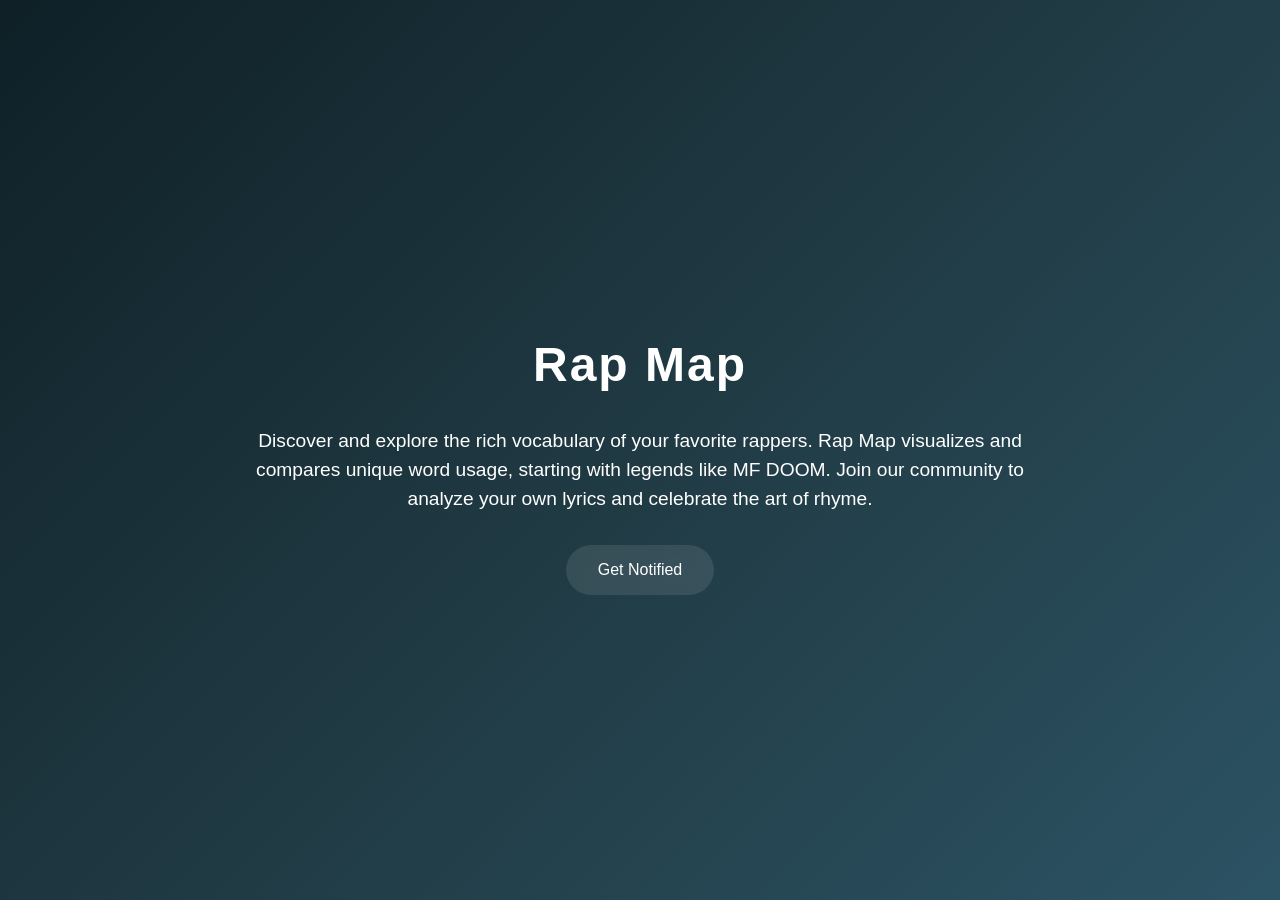
==== index.html @ 3a78e94d "Create landing page for Rap MAdd landing page (index.html) with modern design and hero sectionap wit" ====
<!DOCTYPE html>
<html lang="en">
<head>
<meta charset="UTF-8">
<meta name="viewport" content="width=device-width, initial-scale=1.0">
<title>Rap Map</title>
<style>
  body {
    margin: 0;
    font-family: 'Segoe UI', Tahoma, Geneva, Verdana, sans-serif;
    background: linear-gradient(135deg, #0f2027, #203a43, #2c5364);
    color: #fff;
    overflow-x: hidden;
  }
  .container {
    display: flex;
    flex-direction: column;
    align-items: center;
    justify-content: center;
    min-height: 100vh;
    text-align: center;
    padding: 0 20px;
    animation: fadeIn 2s ease-in-out;
  }
  h1 {
    font-size: 3rem;
    margin-bottom: 1rem;
    letter-spacing: 2px;
  }
  p {
    font-size: 1.2rem;
    max-width: 800px;
    margin-bottom: 2rem;
    line-height: 1.5;
  }
  .cta-button {
    padding: 1rem 2rem;
    border: none;
    border-radius: 50px;
    background: rgba(255, 255, 255, 0.1);
    color: #fff;
    font-size: 1rem;
    cursor: pointer;
    backdrop-filter: blur(10px);
    transition: background 0.3s ease;
  }
  .cta-button:hover {
    background: rgba(255, 255, 255, 0.3);
  }
  @keyframes fadeIn {
    from { opacity: 0; transform: translateY(20px); }
    to { opacity: 1; transform: translateY(0); }
  }
</style>
</head>
<body>
  <div class="container">
    <h1>Rap Map</h1>
    <p>Discover and explore the rich vocabulary of your favorite rappers. Rap Map visualizes and compares unique word usage, starting with legends like MF DOOM. Join our community to analyze your own lyrics and celebrate the art of rhyme.</p>
    <button class="cta-button">Get Notified</button>
  </div>
  <!-- Future integration: this section will load dynamic app features once they're built -->
  <script>
    // Placeholder script for future app integration
    document.querySelector('.cta-button').addEventListener('click', function() {
      alert('Coming soon! Stay tuned for the full Rap Map experience.');
    });
  </script>
  <!-- Copilot Prompt: Create a modern landing page with gradient background, smooth animations, professional typography, and strategic use of white space. Include a hero section introducing Rap Map and plan for future app integration. Use standard web technologies (HTML, CSS, JS). -->
</body>
</html>
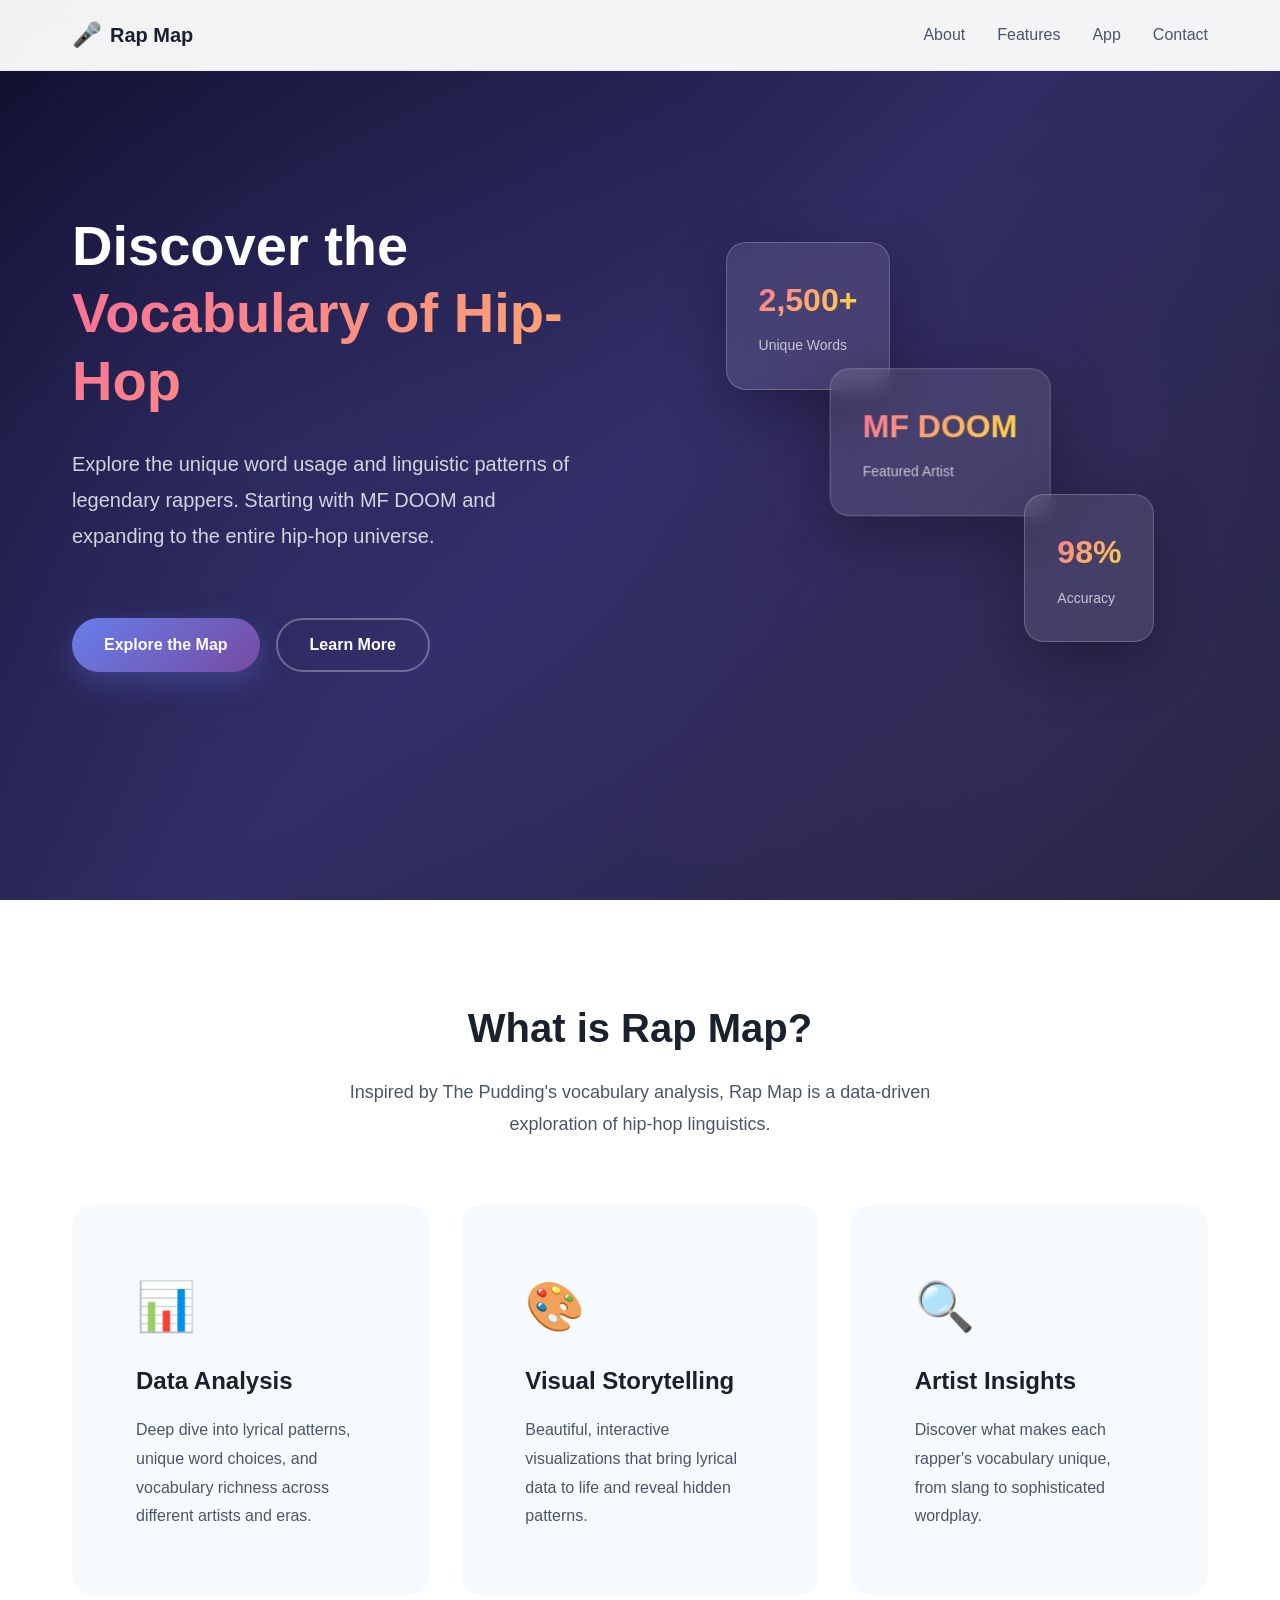
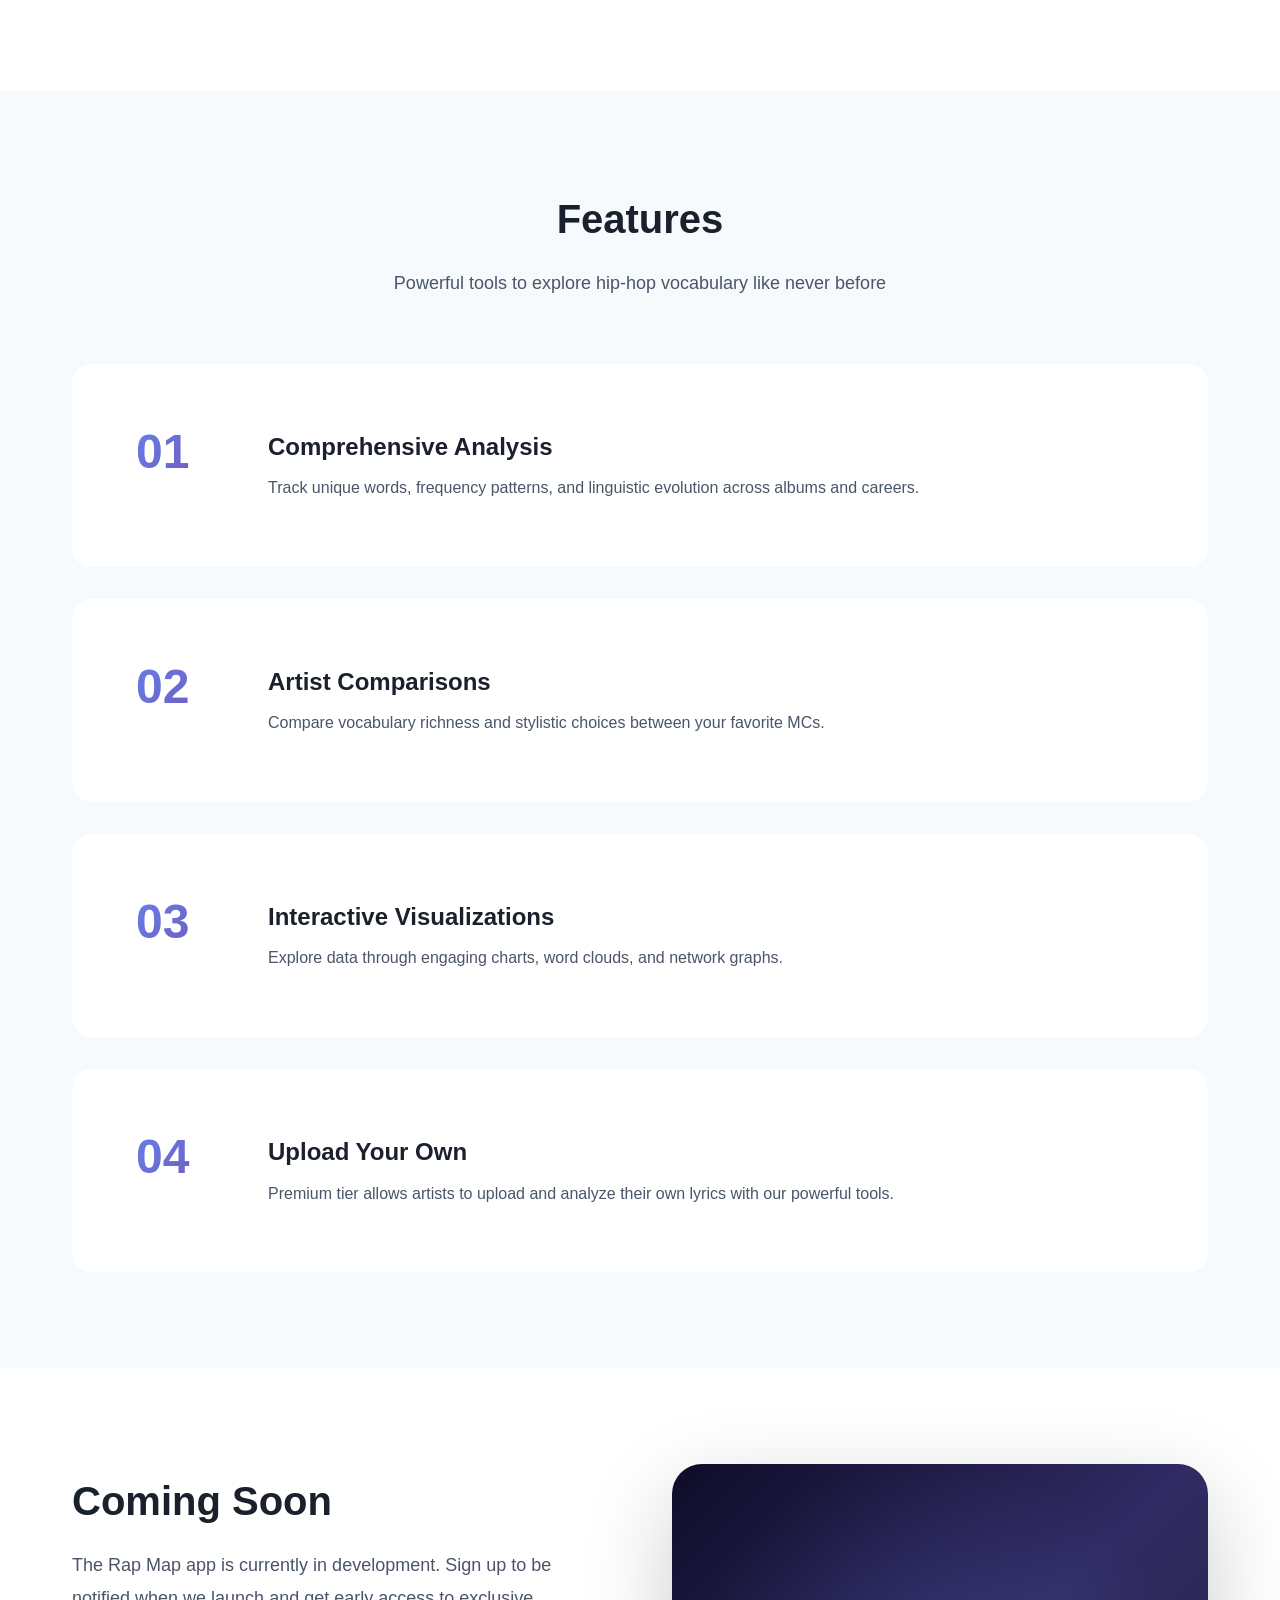
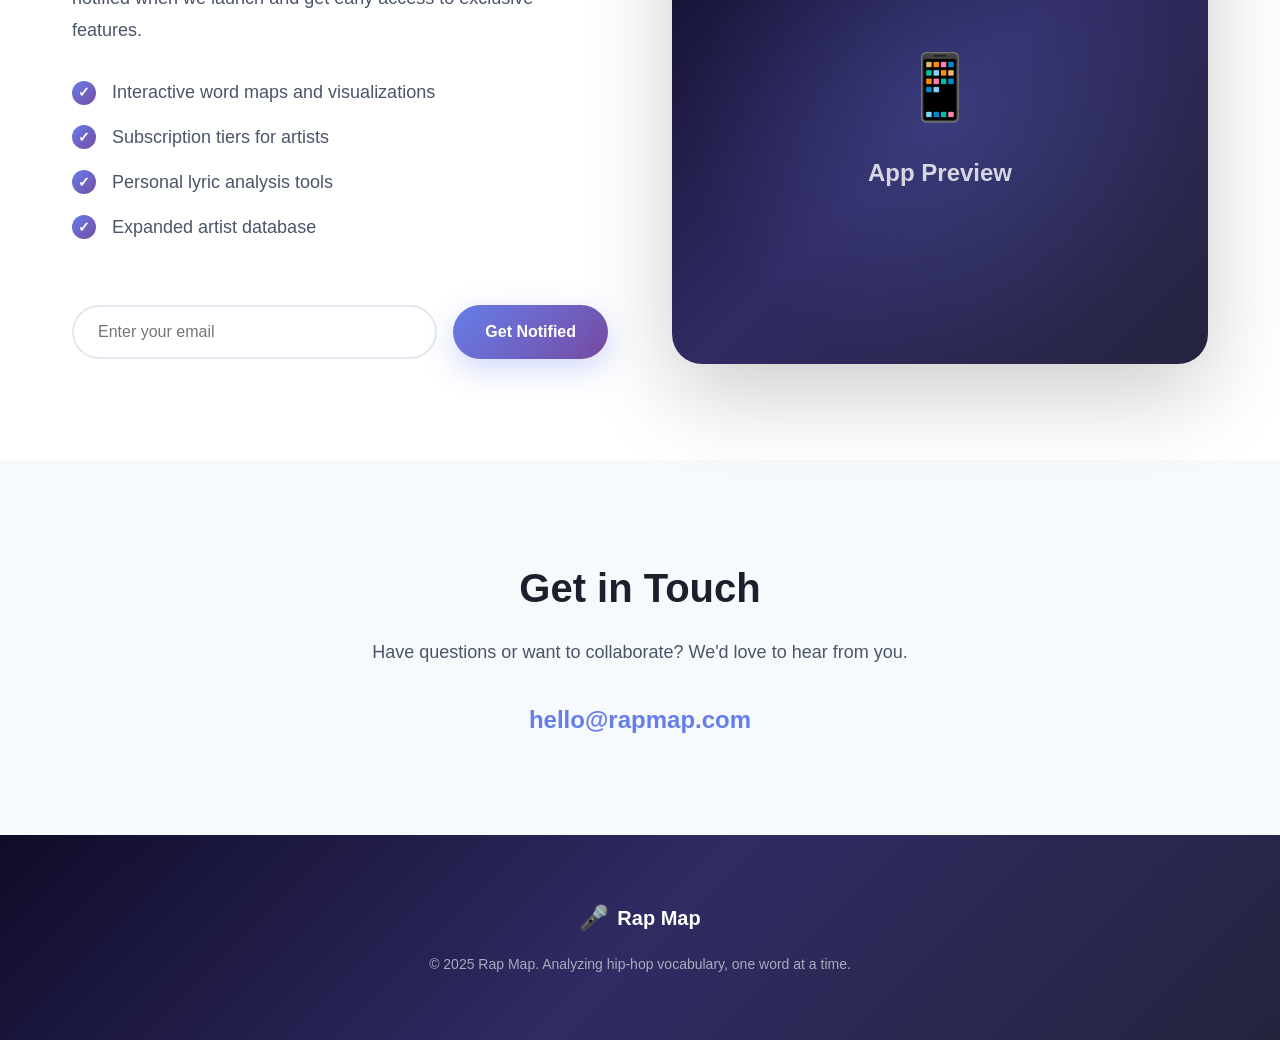
==== commit 8bbdfa25: "Add modern landing page with gradient backgrounds, smooth animations, and professional design Co-aut" ====
--- a/index.html
+++ b/index.html
@@ -1,71 +1,208 @@
 <!DOCTYPE html>
 <html lang="en">
 <head>
-<meta charset="UTF-8">
-<meta name="viewport" content="width=device-width, initial-scale=1.0">
-<title>Rap Map</title>
-<style>
-  body {
-    margin: 0;
-    font-family: 'Segoe UI', Tahoma, Geneva, Verdana, sans-serif;
-    background: linear-gradient(135deg, #0f2027, #203a43, #2c5364);
-    color: #fff;
-    overflow-x: hidden;
-  }
-  .container {
-    display: flex;
-    flex-direction: column;
-    align-items: center;
-    justify-content: center;
-    min-height: 100vh;
-    text-align: center;
-    padding: 0 20px;
-    animation: fadeIn 2s ease-in-out;
-  }
-  h1 {
-    font-size: 3rem;
-    margin-bottom: 1rem;
-    letter-spacing: 2px;
-  }
-  p {
-    font-size: 1.2rem;
-    max-width: 800px;
-    margin-bottom: 2rem;
-    line-height: 1.5;
-  }
-  .cta-button {
-    padding: 1rem 2rem;
-    border: none;
-    border-radius: 50px;
-    background: rgba(255, 255, 255, 0.1);
-    color: #fff;
-    font-size: 1rem;
-    cursor: pointer;
-    backdrop-filter: blur(10px);
-    transition: background 0.3s ease;
-  }
-  .cta-button:hover {
-    background: rgba(255, 255, 255, 0.3);
-  }
-  @keyframes fadeIn {
-    from { opacity: 0; transform: translateY(20px); }
-    to { opacity: 1; transform: translateY(0); }
-  }
-</style>
+    <meta charset="UTF-8">
+    <meta name="viewport" content="width=device-width, initial-scale=1.0">
+    <meta name="description" content="Rap Map - Analyze the unique vocabulary and word usage of legendary rappers">
+    <title>Rap Map - Visualize Hip-Hop Vocabulary</title>
+    <link rel="stylesheet" href="styles.css">
 </head>
 <body>
-  <div class="container">
-    <h1>Rap Map</h1>
-    <p>Discover and explore the rich vocabulary of your favorite rappers. Rap Map visualizes and compares unique word usage, starting with legends like MF DOOM. Join our community to analyze your own lyrics and celebrate the art of rhyme.</p>
-    <button class="cta-button">Get Notified</button>
-  </div>
-  <!-- Future integration: this section will load dynamic app features once they're built -->
-  <script>
-    // Placeholder script for future app integration
-    document.querySelector('.cta-button').addEventListener('click', function() {
-      alert('Coming soon! Stay tuned for the full Rap Map experience.');
-    });
-  </script>
-  <!-- Copilot Prompt: Create a modern landing page with gradient background, smooth animations, professional typography, and strategic use of white space. Include a hero section introducing Rap Map and plan for future app integration. Use standard web technologies (HTML, CSS, JS). -->
+    <!-- Navigation -->
+    <nav class="navbar">
+        <div class="container">
+            <div class="nav-brand">
+                <span class="logo-icon">🎤</span>
+                <span class="logo-text">Rap Map</span>
+            </div>
+            <div class="nav-links">
+                <a href="#about" class="nav-link">About</a>
+                <a href="#features" class="nav-link">Features</a>
+                <a href="#app" class="nav-link">App</a>
+                <a href="#contact" class="nav-link">Contact</a>
+            </div>
+        </div>
+    </nav>
+
+    <!-- Hero Section -->
+    <section class="hero">
+        <div class="container">
+            <div class="hero-content">
+                <h1 class="hero-title">
+                    <span class="title-line">Discover the</span>
+                    <span class="title-line gradient-text">Vocabulary of Hip-Hop</span>
+                </h1>
+                <p class="hero-subtitle">
+                    Explore the unique word usage and linguistic patterns of legendary rappers. 
+                    Starting with MF DOOM and expanding to the entire hip-hop universe.
+                </p>
+                <div class="hero-cta">
+                    <button class="btn btn-primary">Explore the Map</button>
+                    <button class="btn btn-secondary">Learn More</button>
+                </div>
+            </div>
+            <div class="hero-visual">
+                <div class="floating-card card-1">
+                    <div class="card-stat">2,500+</div>
+                    <div class="card-label">Unique Words</div>
+                </div>
+                <div class="floating-card card-2">
+                    <div class="card-stat">MF DOOM</div>
+                    <div class="card-label">Featured Artist</div>
+                </div>
+                <div class="floating-card card-3">
+                    <div class="card-stat">98%</div>
+                    <div class="card-label">Accuracy</div>
+                </div>
+            </div>
+        </div>
+    </section>
+
+    <!-- About Section -->
+    <section id="about" class="about">
+        <div class="container">
+            <div class="section-header">
+                <h2 class="section-title">What is Rap Map?</h2>
+                <p class="section-subtitle">
+                    Inspired by The Pudding's vocabulary analysis, Rap Map is a data-driven exploration 
+                    of hip-hop linguistics.
+                </p>
+            </div>
+            <div class="about-grid">
+                <div class="about-card">
+                    <div class="card-icon">📊</div>
+                    <h3>Data Analysis</h3>
+                    <p>Deep dive into lyrical patterns, unique word choices, and vocabulary richness across different artists and eras.</p>
+                </div>
+                <div class="about-card">
+                    <div class="card-icon">🎨</div>
+                    <h3>Visual Storytelling</h3>
+                    <p>Beautiful, interactive visualizations that bring lyrical data to life and reveal hidden patterns.</p>
+                </div>
+                <div class="about-card">
+                    <div class="card-icon">🔍</div>
+                    <h3>Artist Insights</h3>
+                    <p>Discover what makes each rapper's vocabulary unique, from slang to sophisticated wordplay.</p>
+                </div>
+            </div>
+        </div>
+    </section>
+
+    <!-- Features Section -->
+    <section id="features" class="features">
+        <div class="container">
+            <div class="section-header">
+                <h2 class="section-title">Features</h2>
+                <p class="section-subtitle">
+                    Powerful tools to explore hip-hop vocabulary like never before
+                </p>
+            </div>
+            <div class="features-list">
+                <div class="feature-item">
+                    <div class="feature-number">01</div>
+                    <div class="feature-content">
+                        <h3>Comprehensive Analysis</h3>
+                        <p>Track unique words, frequency patterns, and linguistic evolution across albums and careers.</p>
+                    </div>
+                </div>
+                <div class="feature-item">
+                    <div class="feature-number">02</div>
+                    <div class="feature-content">
+                        <h3>Artist Comparisons</h3>
+                        <p>Compare vocabulary richness and stylistic choices between your favorite MCs.</p>
+                    </div>
+                </div>
+                <div class="feature-item">
+                    <div class="feature-number">03</div>
+                    <div class="feature-content">
+                        <h3>Interactive Visualizations</h3>
+                        <p>Explore data through engaging charts, word clouds, and network graphs.</p>
+                    </div>
+                </div>
+                <div class="feature-item">
+                    <div class="feature-number">04</div>
+                    <div class="feature-content">
+                        <h3>Upload Your Own</h3>
+                        <p>Premium tier allows artists to upload and analyze their own lyrics with our powerful tools.</p>
+                    </div>
+                </div>
+            </div>
+        </div>
+    </section>
+
+    <!-- App Integration Section -->
+    <section id="app" class="app-section">
+        <div class="container">
+            <div class="app-content">
+                <div class="app-text">
+                    <h2 class="section-title">Coming Soon</h2>
+                    <p class="app-description">
+                        The Rap Map app is currently in development. Sign up to be notified when we launch 
+                        and get early access to exclusive features.
+                    </p>
+                    <div class="app-features-list">
+                        <div class="app-feature">
+                            <span class="check-icon">✓</span>
+                            <span>Interactive word maps and visualizations</span>
+                        </div>
+                        <div class="app-feature">
+                            <span class="check-icon">✓</span>
+                            <span>Subscription tiers for artists</span>
+                        </div>
+                        <div class="app-feature">
+                            <span class="check-icon">✓</span>
+                            <span>Personal lyric analysis tools</span>
+                        </div>
+                        <div class="app-feature">
+                            <span class="check-icon">✓</span>
+                            <span>Expanded artist database</span>
+                        </div>
+                    </div>
+                    <div class="app-cta">
+                        <input type="email" placeholder="Enter your email" class="email-input" id="emailInput">
+                        <button class="btn btn-primary" id="notifyBtn">Get Notified</button>
+                    </div>
+                </div>
+                <div class="app-placeholder">
+                    <div class="placeholder-box">
+                        <div class="placeholder-icon">📱</div>
+                        <div class="placeholder-text">App Preview</div>
+                    </div>
+                </div>
+            </div>
+        </div>
+    </section>
+
+    <!-- Contact Section -->
+    <section id="contact" class="contact">
+        <div class="container">
+            <div class="contact-content">
+                <h2 class="section-title">Get in Touch</h2>
+                <p class="section-subtitle">
+                    Have questions or want to collaborate? We'd love to hear from you.
+                </p>
+                <div class="contact-info">
+                    <a href="mailto:hello@rapmap.com" class="contact-link">hello@rapmap.com</a>
+                </div>
+            </div>
+        </div>
+    </section>
+
+    <!-- Footer -->
+    <footer class="footer">
+        <div class="container">
+            <div class="footer-content">
+                <div class="footer-brand">
+                    <span class="logo-icon">🎤</span>
+                    <span class="logo-text">Rap Map</span>
+                </div>
+                <div class="footer-text">
+                    <p>&copy; 2025 Rap Map. Analyzing hip-hop vocabulary, one word at a time.</p>
+                </div>
+            </div>
+        </div>
+    </footer>
+
+    <script src="script.js"></script>
 </body>
 </html>
--- a/styles.css
+++ b/styles.css
@@ -0,0 +1,765 @@
+/* ==================== */
+/* Reset & Base Styles  */
+/* ==================== */
+
+* {
+    margin: 0;
+    padding: 0;
+    box-sizing: border-box;
+}
+
+:root {
+    /* Color Palette */
+    --primary-gradient: linear-gradient(135deg, #667eea 0%, #764ba2 100%);
+    --secondary-gradient: linear-gradient(135deg, #f093fb 0%, #f5576c 100%);
+    --dark-gradient: linear-gradient(135deg, #0f0c29 0%, #302b63 50%, #24243e 100%);
+    --accent-gradient: linear-gradient(135deg, #fa709a 0%, #fee140 100%);
+    
+    /* Colors */
+    --primary-color: #667eea;
+    --secondary-color: #764ba2;
+    --accent-color: #f5576c;
+    --text-primary: #1a202c;
+    --text-secondary: #4a5568;
+    --text-light: #718096;
+    --bg-white: #ffffff;
+    --bg-light: #f7fafc;
+    --bg-overlay: rgba(255, 255, 255, 0.95);
+    
+    /* Typography */
+    --font-primary: -apple-system, BlinkMacSystemFont, 'Segoe UI', Roboto, 'Helvetica Neue', Arial, sans-serif;
+    --font-display: 'SF Pro Display', -apple-system, BlinkMacSystemFont, 'Segoe UI', Roboto, sans-serif;
+    
+    /* Spacing */
+    --spacing-xs: 0.5rem;
+    --spacing-sm: 1rem;
+    --spacing-md: 2rem;
+    --spacing-lg: 4rem;
+    --spacing-xl: 6rem;
+    
+    /* Transitions */
+    --transition-base: all 0.3s cubic-bezier(0.4, 0, 0.2, 1);
+    --transition-smooth: all 0.6s cubic-bezier(0.4, 0, 0.2, 1);
+}
+
+html {
+    scroll-behavior: smooth;
+}
+
+body {
+    font-family: var(--font-primary);
+    font-size: 16px;
+    line-height: 1.6;
+    color: var(--text-primary);
+    background: var(--bg-light);
+    overflow-x: hidden;
+}
+
+.container {
+    max-width: 1200px;
+    margin: 0 auto;
+    padding: 0 var(--spacing-md);
+}
+
+/* ==================== */
+/* Navigation           */
+/* ==================== */
+
+.navbar {
+    position: fixed;
+    top: 0;
+    left: 0;
+    right: 0;
+    z-index: 1000;
+    background: var(--bg-overlay);
+    backdrop-filter: blur(10px);
+    border-bottom: 1px solid rgba(0, 0, 0, 0.05);
+    transition: var(--transition-base);
+    animation: slideDown 0.6s cubic-bezier(0.4, 0, 0.2, 1);
+}
+
+@keyframes slideDown {
+    from {
+        transform: translateY(-100%);
+        opacity: 0;
+    }
+    to {
+        transform: translateY(0);
+        opacity: 1;
+    }
+}
+
+.navbar .container {
+    display: flex;
+    justify-content: space-between;
+    align-items: center;
+    padding-top: var(--spacing-sm);
+    padding-bottom: var(--spacing-sm);
+}
+
+.nav-brand {
+    display: flex;
+    align-items: center;
+    gap: 0.5rem;
+    font-weight: 700;
+    font-size: 1.25rem;
+    color: var(--text-primary);
+}
+
+.logo-icon {
+    font-size: 1.5rem;
+}
+
+.nav-links {
+    display: flex;
+    gap: var(--spacing-md);
+}
+
+.nav-link {
+    text-decoration: none;
+    color: var(--text-secondary);
+    font-weight: 500;
+    transition: var(--transition-base);
+    position: relative;
+}
+
+.nav-link::after {
+    content: '';
+    position: absolute;
+    bottom: -4px;
+    left: 0;
+    width: 0;
+    height: 2px;
+    background: var(--primary-gradient);
+    transition: var(--transition-base);
+}
+
+.nav-link:hover {
+    color: var(--primary-color);
+}
+
+.nav-link:hover::after {
+    width: 100%;
+}
+
+/* ==================== */
+/* Hero Section         */
+/* ==================== */
+
+.hero {
+    min-height: 100vh;
+    display: flex;
+    align-items: center;
+    background: var(--dark-gradient);
+    padding-top: 80px;
+    position: relative;
+    overflow: hidden;
+}
+
+.hero::before {
+    content: '';
+    position: absolute;
+    top: 0;
+    left: 0;
+    right: 0;
+    bottom: 0;
+    background: radial-gradient(circle at 20% 50%, rgba(102, 126, 234, 0.1) 0%, transparent 50%),
+                radial-gradient(circle at 80% 80%, rgba(118, 75, 162, 0.1) 0%, transparent 50%);
+    pointer-events: none;
+}
+
+.hero .container {
+    display: grid;
+    grid-template-columns: 1fr 1fr;
+    gap: var(--spacing-lg);
+    align-items: center;
+    position: relative;
+    z-index: 1;
+}
+
+.hero-content {
+    animation: fadeInUp 0.8s cubic-bezier(0.4, 0, 0.2, 1) 0.2s backwards;
+}
+
+@keyframes fadeInUp {
+    from {
+        opacity: 0;
+        transform: translateY(30px);
+    }
+    to {
+        opacity: 1;
+        transform: translateY(0);
+    }
+}
+
+.hero-title {
+    font-family: var(--font-display);
+    font-size: 3.5rem;
+    font-weight: 800;
+    line-height: 1.2;
+    margin-bottom: var(--spacing-md);
+    color: var(--bg-white);
+}
+
+.title-line {
+    display: block;
+}
+
+.gradient-text {
+    background: var(--accent-gradient);
+    -webkit-background-clip: text;
+    -webkit-text-fill-color: transparent;
+    background-clip: text;
+    animation: gradientShift 3s ease infinite;
+    background-size: 200% auto;
+}
+
+@keyframes gradientShift {
+    0%, 100% {
+        background-position: 0% 50%;
+    }
+    50% {
+        background-position: 100% 50%;
+    }
+}
+
+.hero-subtitle {
+    font-size: 1.25rem;
+    line-height: 1.8;
+    color: rgba(255, 255, 255, 0.8);
+    margin-bottom: var(--spacing-lg);
+    max-width: 500px;
+}
+
+.hero-cta {
+    display: flex;
+    gap: var(--spacing-sm);
+    flex-wrap: wrap;
+}
+
+.btn {
+    padding: 1rem 2rem;
+    border: none;
+    border-radius: 50px;
+    font-weight: 600;
+    font-size: 1rem;
+    cursor: pointer;
+    transition: var(--transition-base);
+    text-decoration: none;
+    display: inline-block;
+}
+
+.btn-primary {
+    background: var(--primary-gradient);
+    color: white;
+    box-shadow: 0 10px 30px rgba(102, 126, 234, 0.3);
+}
+
+.btn-primary:hover {
+    transform: translateY(-2px);
+    box-shadow: 0 15px 40px rgba(102, 126, 234, 0.4);
+}
+
+.btn-secondary {
+    background: transparent;
+    color: white;
+    border: 2px solid rgba(255, 255, 255, 0.3);
+}
+
+.btn-secondary:hover {
+    background: rgba(255, 255, 255, 0.1);
+    border-color: rgba(255, 255, 255, 0.5);
+    transform: translateY(-2px);
+}
+
+.hero-visual {
+    position: relative;
+    height: 500px;
+    animation: fadeInUp 0.8s cubic-bezier(0.4, 0, 0.2, 1) 0.4s backwards;
+}
+
+.floating-card {
+    position: absolute;
+    background: rgba(255, 255, 255, 0.1);
+    backdrop-filter: blur(10px);
+    border: 1px solid rgba(255, 255, 255, 0.2);
+    border-radius: 20px;
+    padding: var(--spacing-md);
+    box-shadow: 0 20px 60px rgba(0, 0, 0, 0.3);
+    animation: float 3s ease-in-out infinite;
+}
+
+@keyframes float {
+    0%, 100% {
+        transform: translateY(0px);
+    }
+    50% {
+        transform: translateY(-20px);
+    }
+}
+
+.card-1 {
+    top: 10%;
+    left: 10%;
+    animation-delay: 0s;
+}
+
+.card-2 {
+    top: 50%;
+    left: 50%;
+    transform: translate(-50%, -50%);
+    animation-delay: 0.5s;
+}
+
+.card-3 {
+    bottom: 10%;
+    right: 10%;
+    animation-delay: 1s;
+}
+
+.card-stat {
+    font-size: 2rem;
+    font-weight: 800;
+    background: var(--accent-gradient);
+    -webkit-background-clip: text;
+    -webkit-text-fill-color: transparent;
+    background-clip: text;
+    margin-bottom: 0.5rem;
+}
+
+.card-label {
+    font-size: 0.875rem;
+    color: rgba(255, 255, 255, 0.7);
+    font-weight: 500;
+}
+
+/* ==================== */
+/* Section Styles       */
+/* ==================== */
+
+section {
+    padding: var(--spacing-xl) 0;
+}
+
+.section-header {
+    text-align: center;
+    margin-bottom: var(--spacing-lg);
+    animation: fadeInUp 0.8s cubic-bezier(0.4, 0, 0.2, 1);
+}
+
+.section-title {
+    font-family: var(--font-display);
+    font-size: 2.5rem;
+    font-weight: 800;
+    margin-bottom: var(--spacing-sm);
+    color: var(--text-primary);
+}
+
+.section-subtitle {
+    font-size: 1.125rem;
+    color: var(--text-secondary);
+    max-width: 600px;
+    margin: 0 auto;
+    line-height: 1.8;
+}
+
+/* ==================== */
+/* About Section        */
+/* ==================== */
+
+.about {
+    background: var(--bg-white);
+}
+
+.about-grid {
+    display: grid;
+    grid-template-columns: repeat(auto-fit, minmax(300px, 1fr));
+    gap: var(--spacing-md);
+}
+
+.about-card {
+    padding: var(--spacing-lg);
+    background: var(--bg-light);
+    border-radius: 20px;
+    transition: var(--transition-smooth);
+    opacity: 0;
+    animation: fadeInUp 0.8s cubic-bezier(0.4, 0, 0.2, 1) forwards;
+}
+
+.about-card:nth-child(1) {
+    animation-delay: 0.1s;
+}
+
+.about-card:nth-child(2) {
+    animation-delay: 0.2s;
+}
+
+.about-card:nth-child(3) {
+    animation-delay: 0.3s;
+}
+
+.about-card:hover {
+    transform: translateY(-10px);
+    box-shadow: 0 20px 60px rgba(0, 0, 0, 0.1);
+}
+
+.card-icon {
+    font-size: 3rem;
+    margin-bottom: var(--spacing-sm);
+}
+
+.about-card h3 {
+    font-size: 1.5rem;
+    font-weight: 700;
+    margin-bottom: var(--spacing-sm);
+    color: var(--text-primary);
+}
+
+.about-card p {
+    color: var(--text-secondary);
+    line-height: 1.8;
+}
+
+/* ==================== */
+/* Features Section     */
+/* ==================== */
+
+.features {
+    background: var(--bg-light);
+}
+
+.features-list {
+    display: grid;
+    gap: var(--spacing-md);
+}
+
+.feature-item {
+    display: grid;
+    grid-template-columns: 100px 1fr;
+    gap: var(--spacing-md);
+    padding: var(--spacing-lg);
+    background: var(--bg-white);
+    border-radius: 20px;
+    transition: var(--transition-smooth);
+    opacity: 0;
+    animation: fadeInUp 0.8s cubic-bezier(0.4, 0, 0.2, 1) forwards;
+}
+
+.feature-item:nth-child(1) { animation-delay: 0.1s; }
+.feature-item:nth-child(2) { animation-delay: 0.2s; }
+.feature-item:nth-child(3) { animation-delay: 0.3s; }
+.feature-item:nth-child(4) { animation-delay: 0.4s; }
+
+.feature-item:hover {
+    transform: translateX(10px);
+    box-shadow: 0 20px 60px rgba(0, 0, 0, 0.1);
+}
+
+.feature-number {
+    font-size: 3rem;
+    font-weight: 800;
+    background: var(--primary-gradient);
+    -webkit-background-clip: text;
+    -webkit-text-fill-color: transparent;
+    background-clip: text;
+    line-height: 1;
+}
+
+.feature-content h3 {
+    font-size: 1.5rem;
+    font-weight: 700;
+    margin-bottom: var(--spacing-xs);
+    color: var(--text-primary);
+}
+
+.feature-content p {
+    color: var(--text-secondary);
+    line-height: 1.8;
+}
+
+/* ==================== */
+/* App Section          */
+/* ==================== */
+
+.app-section {
+    background: var(--bg-white);
+}
+
+.app-content {
+    display: grid;
+    grid-template-columns: 1fr 1fr;
+    gap: var(--spacing-lg);
+    align-items: center;
+}
+
+.app-text {
+    animation: fadeInUp 0.8s cubic-bezier(0.4, 0, 0.2, 1);
+}
+
+.app-description {
+    font-size: 1.125rem;
+    color: var(--text-secondary);
+    line-height: 1.8;
+    margin-bottom: var(--spacing-md);
+}
+
+.app-features-list {
+    margin-bottom: var(--spacing-lg);
+}
+
+.app-feature {
+    display: flex;
+    align-items: center;
+    gap: var(--spacing-sm);
+    margin-bottom: var(--spacing-sm);
+    font-size: 1.125rem;
+    color: var(--text-secondary);
+}
+
+.check-icon {
+    display: inline-flex;
+    align-items: center;
+    justify-content: center;
+    width: 24px;
+    height: 24px;
+    background: var(--primary-gradient);
+    color: white;
+    border-radius: 50%;
+    font-weight: 700;
+    font-size: 0.875rem;
+    flex-shrink: 0;
+}
+
+.app-cta {
+    display: flex;
+    gap: var(--spacing-sm);
+    flex-wrap: wrap;
+}
+
+.email-input {
+    flex: 1;
+    min-width: 250px;
+    padding: 1rem 1.5rem;
+    border: 2px solid #e2e8f0;
+    border-radius: 50px;
+    font-size: 1rem;
+    transition: var(--transition-base);
+}
+
+.email-input:focus {
+    outline: none;
+    border-color: var(--primary-color);
+    box-shadow: 0 0 0 3px rgba(102, 126, 234, 0.1);
+}
+
+.app-placeholder {
+    display: flex;
+    align-items: center;
+    justify-content: center;
+    animation: fadeInUp 0.8s cubic-bezier(0.4, 0, 0.2, 1) 0.2s backwards;
+}
+
+.placeholder-box {
+    width: 100%;
+    height: 500px;
+    background: var(--dark-gradient);
+    border-radius: 30px;
+    display: flex;
+    flex-direction: column;
+    align-items: center;
+    justify-content: center;
+    gap: var(--spacing-sm);
+    box-shadow: 0 30px 90px rgba(0, 0, 0, 0.2);
+    position: relative;
+    overflow: hidden;
+}
+
+.placeholder-box::before {
+    content: '';
+    position: absolute;
+    top: 0;
+    left: 0;
+    right: 0;
+    bottom: 0;
+    background: radial-gradient(circle at 50% 50%, rgba(102, 126, 234, 0.2) 0%, transparent 70%);
+    animation: pulse 3s ease-in-out infinite;
+}
+
+@keyframes pulse {
+    0%, 100% {
+        opacity: 0.5;
+    }
+    50% {
+        opacity: 1;
+    }
+}
+
+.placeholder-icon {
+    font-size: 4rem;
+    position: relative;
+    z-index: 1;
+}
+
+.placeholder-text {
+    font-size: 1.5rem;
+    font-weight: 600;
+    color: rgba(255, 255, 255, 0.8);
+    position: relative;
+    z-index: 1;
+}
+
+/* ==================== */
+/* Contact Section      */
+/* ==================== */
+
+.contact {
+    background: var(--bg-light);
+    text-align: center;
+}
+
+.contact-content {
+    animation: fadeInUp 0.8s cubic-bezier(0.4, 0, 0.2, 1);
+}
+
+.contact-link {
+    display: inline-block;
+    margin-top: var(--spacing-md);
+    font-size: 1.5rem;
+    font-weight: 600;
+    color: var(--primary-color);
+    text-decoration: none;
+    transition: var(--transition-base);
+}
+
+.contact-link:hover {
+    transform: scale(1.05);
+    color: var(--secondary-color);
+}
+
+/* ==================== */
+/* Footer               */
+/* ==================== */
+
+.footer {
+    background: var(--dark-gradient);
+    padding: var(--spacing-lg) 0;
+}
+
+.footer-content {
+    display: flex;
+    flex-direction: column;
+    align-items: center;
+    gap: var(--spacing-sm);
+}
+
+.footer-brand {
+    display: flex;
+    align-items: center;
+    gap: 0.5rem;
+    font-weight: 700;
+    font-size: 1.25rem;
+    color: white;
+}
+
+.footer-text {
+    color: rgba(255, 255, 255, 0.6);
+    font-size: 0.875rem;
+}
+
+/* ==================== */
+/* Responsive Design    */
+/* ==================== */
+
+@media (max-width: 968px) {
+    .hero .container {
+        grid-template-columns: 1fr;
+    }
+    
+    .hero-visual {
+        display: none;
+    }
+    
+    .hero-title {
+        font-size: 2.5rem;
+    }
+    
+    .app-content {
+        grid-template-columns: 1fr;
+    }
+    
+    .app-placeholder {
+        order: -1;
+    }
+    
+    .placeholder-box {
+        height: 300px;
+    }
+    
+    .nav-links {
+        gap: var(--spacing-sm);
+    }
+    
+    .feature-item {
+        grid-template-columns: 1fr;
+    }
+}
+
+@media (max-width: 640px) {
+    .hero-title {
+        font-size: 2rem;
+    }
+    
+    .hero-subtitle {
+        font-size: 1rem;
+    }
+    
+    .section-title {
+        font-size: 2rem;
+    }
+    
+    .section-subtitle {
+        font-size: 1rem;
+    }
+    
+    .hero-cta {
+        flex-direction: column;
+    }
+    
+    .btn {
+        width: 100%;
+        text-align: center;
+    }
+    
+    .nav-links {
+        display: none;
+    }
+    
+    .app-cta {
+        flex-direction: column;
+    }
+    
+    .email-input {
+        width: 100%;
+    }
+}
+
+/* ==================== */
+/* Accessibility        */
+/* ==================== */
+
+.btn:focus,
+.nav-link:focus,
+.email-input:focus {
+    outline: 2px solid var(--primary-color);
+    outline-offset: 2px;
+}
+
+@media (prefers-reduced-motion: reduce) {
+    *,
+    *::before,
+    *::after {
+        animation-duration: 0.01ms !important;
+        animation-iteration-count: 1 !important;
+        transition-duration: 0.01ms !important;
+    }
+}
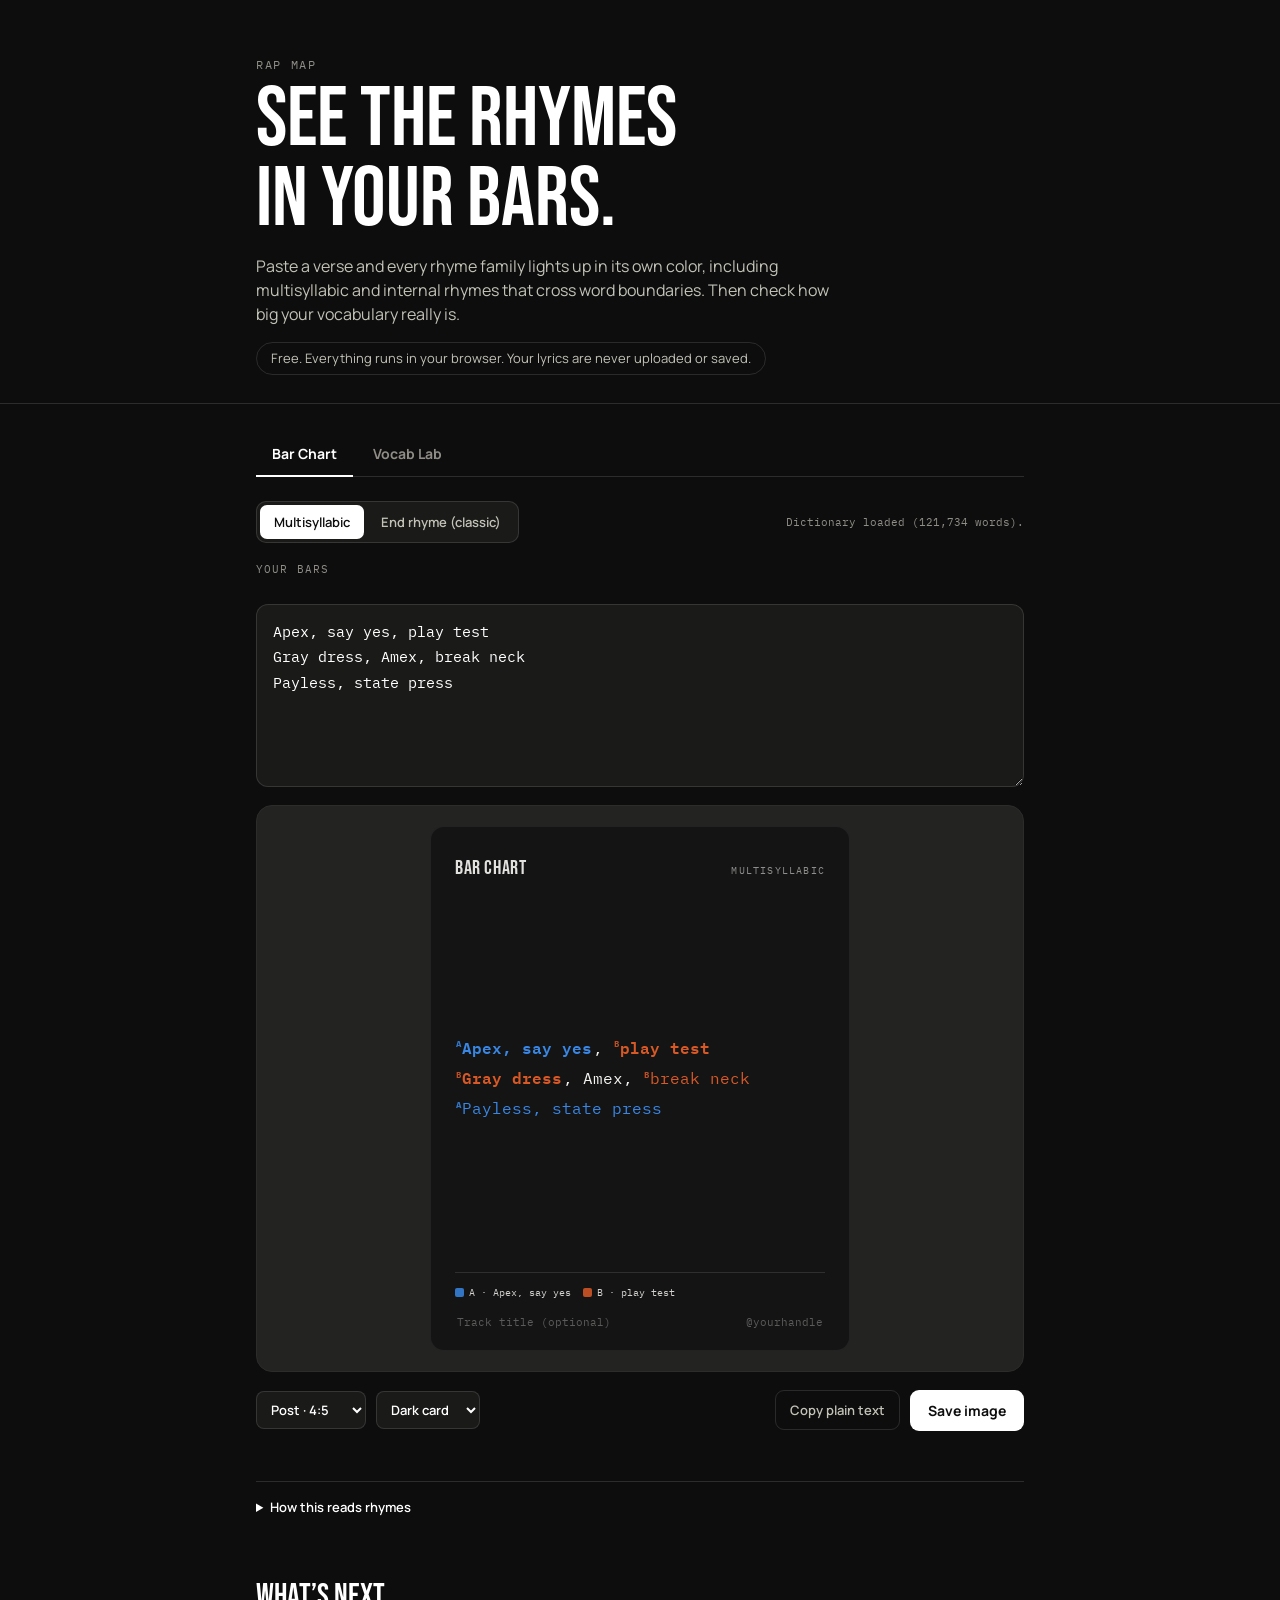
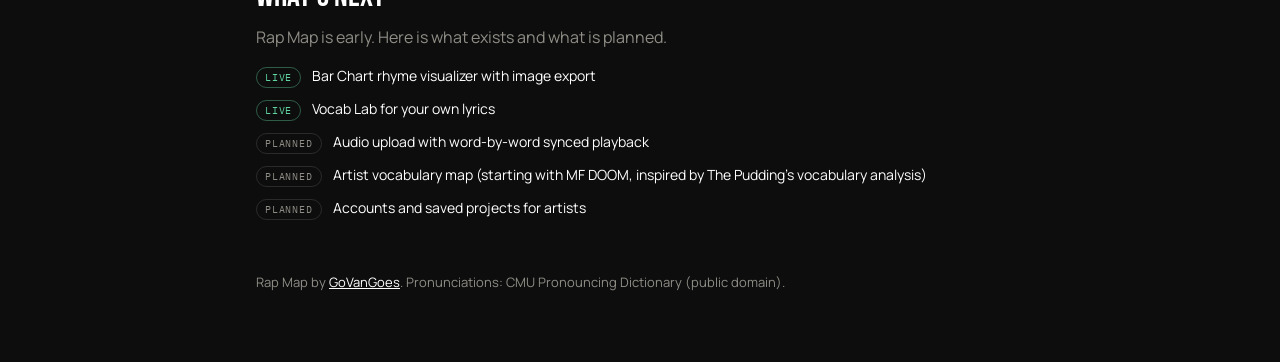
==== commit 245b5550: "feat: turn landing page into working Rap Map app (Bar Chart + Vocab Lab) Adds the multisyllabic rhym" ====
--- a/index.html
+++ b/index.html
@@ -1,208 +1,153 @@
 <!DOCTYPE html>
 <html lang="en">
 <head>
-    <meta charset="UTF-8">
-    <meta name="viewport" content="width=device-width, initial-scale=1.0">
-    <meta name="description" content="Rap Map - Analyze the unique vocabulary and word usage of legendary rappers">
-    <title>Rap Map - Visualize Hip-Hop Vocabulary</title>
-    <link rel="stylesheet" href="styles.css">
+  <meta charset="UTF-8">
+  <meta name="viewport" content="width=device-width, initial-scale=1.0">
+  <title>Rap Map: see the rhymes in your bars</title>
+  <meta name="description" content="Paste your lyrics and see every multisyllabic rhyme family color-coded, then check your vocabulary. Free, runs in your browser, nothing is uploaded.">
+  <meta name="theme-color" content="#0d0d0d">
+  <link rel="preconnect" href="https://fonts.googleapis.com">
+  <link rel="preconnect" href="https://fonts.gstatic.com" crossorigin>
+  <link rel="stylesheet" href="https://fonts.googleapis.com/css2?family=Bebas+Neue&family=IBM+Plex+Mono:wght@400;500;600&family=Manrope:wght@400;500;600;700&display=swap">
+  <link rel="stylesheet" href="assets/styles.css">
 </head>
 <body>
-    <!-- Navigation -->
-    <nav class="navbar">
-        <div class="container">
-            <div class="nav-brand">
-                <span class="logo-icon">🎤</span>
-                <span class="logo-text">Rap Map</span>
+  <a class="skip" href="#tool">Skip to the tool</a>
+
+  <header class="hero">
+    <div class="wrap">
+      <p class="eyebrow">Rap Map</p>
+      <h1>See the rhymes in your bars.</h1>
+      <p class="lede">
+        Paste a verse and every rhyme family lights up in its own color, including multisyllabic
+        and internal rhymes that cross word boundaries. Then check how big your vocabulary really is.
+      </p>
+      <p class="privacy">Free. Everything runs in your browser. Your lyrics are never uploaded or saved.</p>
+    </div>
+  </header>
+
+  <main class="wrap" id="tool">
+    <div class="tabs" role="tablist" aria-label="Tools">
+      <button type="button" role="tab" id="tab-bars" aria-controls="panel-bars" aria-selected="true">Bar Chart</button>
+      <button type="button" role="tab" id="tab-vocab" aria-controls="panel-vocab" aria-selected="false" tabindex="-1">Vocab Lab</button>
+    </div>
+
+    <!-- BAR CHART -->
+    <section id="panel-bars" role="tabpanel" aria-labelledby="tab-bars" class="panel">
+      <div class="row between">
+        <div class="seg" role="group" aria-label="Analysis mode">
+          <button type="button" id="modeMulti" aria-pressed="true">Multisyllabic</button>
+          <button type="button" id="modeEnd" aria-pressed="false">End rhyme (classic)</button>
+        </div>
+        <p id="dictStatus" class="status" role="status">Loading pronunciation dictionary&hellip;</p>
+      </div>
+
+      <label class="field-label" for="lyrics">Your bars</label>
+      <textarea id="lyrics" spellcheck="false" rows="6"></textarea>
+
+      <div class="card-frame">
+        <div id="card" class="card">
+          <div class="card-inner">
+            <div class="card-top">
+              <div class="card-brand">BAR CHART</div>
+              <div class="card-mode" id="cardModeLabel">MULTISYLLABIC</div>
             </div>
-            <div class="nav-links">
-                <a href="#about" class="nav-link">About</a>
-                <a href="#features" class="nav-link">Features</a>
-                <a href="#app" class="nav-link">App</a>
-                <a href="#contact" class="nav-link">Contact</a>
+            <div class="card-lyrics" id="cardLyrics"></div>
+            <div class="card-legend" id="cardLegend"></div>
+            <div class="card-caption">
+              <input class="track" id="trackInput" placeholder="Track title (optional)" aria-label="Track title">
+              <input class="handle" id="handleInput" placeholder="@yourhandle" aria-label="Your handle">
             </div>
+          </div>
         </div>
-    </nav>
+      </div>
 
-    <!-- Hero Section -->
-    <section class="hero">
-        <div class="container">
-            <div class="hero-content">
-                <h1 class="hero-title">
-                    <span class="title-line">Discover the</span>
-                    <span class="title-line gradient-text">Vocabulary of Hip-Hop</span>
-                </h1>
-                <p class="hero-subtitle">
-                    Explore the unique word usage and linguistic patterns of legendary rappers. 
-                    Starting with MF DOOM and expanding to the entire hip-hop universe.
-                </p>
-                <div class="hero-cta">
-                    <button class="btn btn-primary">Explore the Map</button>
-                    <button class="btn btn-secondary">Learn More</button>
-                </div>
-            </div>
-            <div class="hero-visual">
-                <div class="floating-card card-1">
-                    <div class="card-stat">2,500+</div>
-                    <div class="card-label">Unique Words</div>
-                </div>
-                <div class="floating-card card-2">
-                    <div class="card-stat">MF DOOM</div>
-                    <div class="card-label">Featured Artist</div>
-                </div>
-                <div class="floating-card card-3">
-                    <div class="card-stat">98%</div>
-                    <div class="card-label">Accuracy</div>
-                </div>
-            </div>
+      <div class="row between">
+        <div class="row">
+          <select class="ctl" id="ratioSelect" aria-label="Image shape">
+            <option value="post">Post · 4:5</option>
+            <option value="square">Square · 1:1</option>
+            <option value="story">Story · 9:16</option>
+            <option value="wide">Wide · 16:9</option>
+          </select>
+          <select class="ctl" id="themeSelect" aria-label="Card theme">
+            <option value="dark">Dark card</option>
+            <option value="light">Light card</option>
+          </select>
         </div>
+        <div class="row">
+          <button class="ghost" id="copyBtn" type="button">Copy plain text</button>
+          <button class="primary" id="saveBtn" type="button">Save image</button>
+        </div>
+      </div>
+      <p id="saveStatus" class="status" role="status"></p>
+
+      <details class="note">
+        <summary>How this reads rhymes</summary>
+        <p>
+          Every word is broken into syllables and each syllable&rsquo;s vowel sound is looked up in the
+          CMU Pronouncing Dictionary, the public-domain pronunciation list used in speech research.
+          Slang, ad-libs, and made-up words that aren&rsquo;t in it fall back to a spelling-based guess,
+          so check those by ear.
+        </p>
+        <p>
+          <strong>Multisyllabic</strong> mode slides a window of 2&ndash;4 syllables across each line and
+          colors any run of vowel sounds that repeats elsewhere in the verse, even across word
+          boundaries (<code>say yes</code> / <code>play test</code>). Three tiers: <em>italic</em> means only the
+          broad vowel family matched (a slant rhyme), plain color means the exact vowels matched, and
+          <strong>bold</strong> means the ending consonants matched too, the tightest rhyme.
+          <strong>End rhyme</strong> mode only looks at the last stressed syllable of each line and labels
+          them A/B/C like a rhyme scheme.
+        </p>
+      </details>
     </section>
 
-    <!-- About Section -->
-    <section id="about" class="about">
-        <div class="container">
-            <div class="section-header">
-                <h2 class="section-title">What is Rap Map?</h2>
-                <p class="section-subtitle">
-                    Inspired by The Pudding's vocabulary analysis, Rap Map is a data-driven exploration 
-                    of hip-hop linguistics.
-                </p>
-            </div>
-            <div class="about-grid">
-                <div class="about-card">
-                    <div class="card-icon">📊</div>
-                    <h3>Data Analysis</h3>
-                    <p>Deep dive into lyrical patterns, unique word choices, and vocabulary richness across different artists and eras.</p>
-                </div>
-                <div class="about-card">
-                    <div class="card-icon">🎨</div>
-                    <h3>Visual Storytelling</h3>
-                    <p>Beautiful, interactive visualizations that bring lyrical data to life and reveal hidden patterns.</p>
-                </div>
-                <div class="about-card">
-                    <div class="card-icon">🔍</div>
-                    <h3>Artist Insights</h3>
-                    <p>Discover what makes each rapper's vocabulary unique, from slang to sophisticated wordplay.</p>
-                </div>
-            </div>
+    <!-- VOCAB LAB -->
+    <section id="panel-vocab" role="tabpanel" aria-labelledby="tab-vocab" class="panel" hidden>
+      <p class="panel-intro">
+        Paste your own lyrics to see how many different words you use. Add a second set to compare
+        two songs, two artists, or old you versus new you.
+      </p>
+      <div class="vocab-inputs">
+        <div>
+          <label class="field-label" for="vocabA">Lyrics A</label>
+          <textarea id="vocabA" spellcheck="false" rows="8" placeholder="Paste lyrics here"></textarea>
         </div>
+        <div>
+          <label class="field-label" for="vocabB">Lyrics B (optional)</label>
+          <textarea id="vocabB" spellcheck="false" rows="8" placeholder="Paste a second set to compare"></textarea>
+        </div>
+      </div>
+      <div id="vocabResults" class="vocab-results" aria-live="polite"></div>
+      <details class="note">
+        <summary>How these numbers work</summary>
+        <p>
+          Words are lowercased and counted as written, so <code>run</code> and <code>running</code> count as
+          different words. <strong>Unique-word share</strong> is unique words divided by total words; it drops
+          as lyrics get longer, so use <strong>unique words in the first 1,000</strong> to compare sets of
+          different lengths (it needs at least 1,000 words). <strong>One-offs</strong> are words used exactly once.
+          The most-used list skips common filler like &ldquo;the&rdquo; and &ldquo;and&rdquo;.
+        </p>
+      </details>
     </section>
+  </main>
 
-    <!-- Features Section -->
-    <section id="features" class="features">
-        <div class="container">
-            <div class="section-header">
-                <h2 class="section-title">Features</h2>
-                <p class="section-subtitle">
-                    Powerful tools to explore hip-hop vocabulary like never before
-                </p>
-            </div>
-            <div class="features-list">
-                <div class="feature-item">
-                    <div class="feature-number">01</div>
-                    <div class="feature-content">
-                        <h3>Comprehensive Analysis</h3>
-                        <p>Track unique words, frequency patterns, and linguistic evolution across albums and careers.</p>
-                    </div>
-                </div>
-                <div class="feature-item">
-                    <div class="feature-number">02</div>
-                    <div class="feature-content">
-                        <h3>Artist Comparisons</h3>
-                        <p>Compare vocabulary richness and stylistic choices between your favorite MCs.</p>
-                    </div>
-                </div>
-                <div class="feature-item">
-                    <div class="feature-number">03</div>
-                    <div class="feature-content">
-                        <h3>Interactive Visualizations</h3>
-                        <p>Explore data through engaging charts, word clouds, and network graphs.</p>
-                    </div>
-                </div>
-                <div class="feature-item">
-                    <div class="feature-number">04</div>
-                    <div class="feature-content">
-                        <h3>Upload Your Own</h3>
-                        <p>Premium tier allows artists to upload and analyze their own lyrics with our powerful tools.</p>
-                    </div>
-                </div>
-            </div>
-        </div>
-    </section>
+  <section class="wrap roadmap" aria-labelledby="roadmap-h">
+    <h2 id="roadmap-h">What&rsquo;s next</h2>
+    <p class="muted">Rap Map is early. Here is what exists and what is planned.</p>
+    <ul class="roadmap-list">
+      <li><span class="tag live">Live</span> Bar Chart rhyme visualizer with image export</li>
+      <li><span class="tag live">Live</span> Vocab Lab for your own lyrics</li>
+      <li><span class="tag soon">Planned</span> Audio upload with word-by-word synced playback</li>
+      <li><span class="tag soon">Planned</span> Artist vocabulary map (starting with MF DOOM, inspired by The Pudding&rsquo;s vocabulary analysis)</li>
+      <li><span class="tag soon">Planned</span> Accounts and saved projects for artists</li>
+    </ul>
+  </section>
 
-    <!-- App Integration Section -->
-    <section id="app" class="app-section">
-        <div class="container">
-            <div class="app-content">
-                <div class="app-text">
-                    <h2 class="section-title">Coming Soon</h2>
-                    <p class="app-description">
-                        The Rap Map app is currently in development. Sign up to be notified when we launch 
-                        and get early access to exclusive features.
-                    </p>
-                    <div class="app-features-list">
-                        <div class="app-feature">
-                            <span class="check-icon">✓</span>
-                            <span>Interactive word maps and visualizations</span>
-                        </div>
-                        <div class="app-feature">
-                            <span class="check-icon">✓</span>
-                            <span>Subscription tiers for artists</span>
-                        </div>
-                        <div class="app-feature">
-                            <span class="check-icon">✓</span>
-                            <span>Personal lyric analysis tools</span>
-                        </div>
-                        <div class="app-feature">
-                            <span class="check-icon">✓</span>
-                            <span>Expanded artist database</span>
-                        </div>
-                    </div>
-                    <div class="app-cta">
-                        <input type="email" placeholder="Enter your email" class="email-input" id="emailInput">
-                        <button class="btn btn-primary" id="notifyBtn">Get Notified</button>
-                    </div>
-                </div>
-                <div class="app-placeholder">
-                    <div class="placeholder-box">
-                        <div class="placeholder-icon">📱</div>
-                        <div class="placeholder-text">App Preview</div>
-                    </div>
-                </div>
-            </div>
-        </div>
-    </section>
+  <footer class="wrap foot">
+    <p>Rap Map by <a href="https://www.govangoes.com">GoVanGoes</a>. Pronunciations: CMU Pronouncing Dictionary (public domain).</p>
+  </footer>
 
-    <!-- Contact Section -->
-    <section id="contact" class="contact">
-        <div class="container">
-            <div class="contact-content">
-                <h2 class="section-title">Get in Touch</h2>
-                <p class="section-subtitle">
-                    Have questions or want to collaborate? We'd love to hear from you.
-                </p>
-                <div class="contact-info">
-                    <a href="mailto:hello@rapmap.com" class="contact-link">hello@rapmap.com</a>
-                </div>
-            </div>
-        </div>
-    </section>
-
-    <!-- Footer -->
-    <footer class="footer">
-        <div class="container">
-            <div class="footer-content">
-                <div class="footer-brand">
-                    <span class="logo-icon">🎤</span>
-                    <span class="logo-text">Rap Map</span>
-                </div>
-                <div class="footer-text">
-                    <p>&copy; 2025 Rap Map. Analyzing hip-hop vocabulary, one word at a time.</p>
-                </div>
-            </div>
-        </div>
-    </footer>
-
-    <script src="script.js"></script>
+  <script type="module" src="assets/app.js"></script>
 </body>
 </html>
--- a/assets/styles.css
+++ b/assets/styles.css
@@ -0,0 +1,204 @@
+:root {
+  color-scheme: dark;
+  --page: #0d0d0d;
+  --surface: #1a1a19;
+  --surface-2: #232322;
+  --ink: #ffffff;
+  --ink-2: #c3c2b7;
+  --muted: #8f8d86;
+  --hair: #2c2c2a;
+  --border: rgba(255, 255, 255, 0.12);
+  --accent: #3987e5;
+  --fam-1: #3987e5;
+  --fam-2: #d95926;
+  --fam-3: #199e70;
+  --fam-4: #c98500;
+  --fam-5: #d55181;
+  --fam-6: #2fa02f;
+  --fam-7: #9085e9;
+  --fam-8: #e66767;
+}
+
+* { box-sizing: border-box; }
+
+body {
+  margin: 0;
+  background: var(--page);
+  color: var(--ink);
+  font-family: "Manrope", system-ui, -apple-system, "Segoe UI", sans-serif;
+  line-height: 1.5;
+}
+
+.wrap { max-width: 800px; margin: 0 auto; padding-inline: 16px; }
+
+.skip {
+  position: absolute; left: -999px; top: 8px; background: var(--ink); color: var(--page);
+  padding: 8px 12px; border-radius: 6px; z-index: 10;
+}
+.skip:focus { left: 8px; }
+
+a { color: var(--ink); }
+:focus-visible { outline: 2px solid var(--accent); outline-offset: 2px; }
+
+/* Hero */
+.hero { padding-block: 56px 28px; border-bottom: 1px solid var(--hair); margin-bottom: 28px; }
+.eyebrow {
+  font-family: "IBM Plex Mono", monospace; font-size: 12px; letter-spacing: 0.14em;
+  text-transform: uppercase; color: var(--muted); margin: 0;
+}
+h1 {
+  font-family: "Bebas Neue", system-ui, sans-serif; font-weight: 400;
+  font-size: clamp(48px, 10vw, 84px); line-height: 0.95; margin: 6px 0 0; text-wrap: balance;
+}
+.lede { font-size: 16px; color: var(--ink-2); max-width: 58ch; margin: 14px 0 0; }
+.privacy {
+  display: inline-block; margin: 16px 0 0; font-size: 13px; color: var(--ink-2);
+  border: 1px solid var(--border); border-radius: 999px; padding: 6px 14px;
+}
+
+/* Tabs */
+.tabs { display: flex; gap: 4px; border-bottom: 1px solid var(--hair); margin-bottom: 24px; }
+.tabs button {
+  font: 700 14px "Manrope", sans-serif; color: var(--muted); background: none; border: none;
+  padding: 12px 16px; cursor: pointer; border-bottom: 2px solid transparent; margin-bottom: -1px;
+}
+.tabs button[aria-selected="true"] { color: var(--ink); border-bottom-color: var(--ink); }
+
+.panel { display: flex; flex-direction: column; gap: 18px; padding-bottom: 8px; }
+.panel[hidden] { display: none; }
+.panel-intro { margin: 0; color: var(--ink-2); max-width: 60ch; }
+
+.row { display: flex; flex-wrap: wrap; gap: 10px; align-items: center; }
+.row.between { justify-content: space-between; }
+
+.seg {
+  display: inline-flex; border: 1px solid var(--border); border-radius: 10px; padding: 3px; gap: 3px;
+  background: var(--surface);
+}
+.seg button {
+  font: 600 13px "Manrope", sans-serif; border: none; background: transparent; color: var(--ink-2);
+  padding: 8px 14px; border-radius: 7px; cursor: pointer;
+}
+.seg button[aria-pressed="true"] { background: var(--ink); color: var(--page); }
+
+.field-label {
+  font-family: "IBM Plex Mono", monospace; font-size: 11px; letter-spacing: 0.1em;
+  text-transform: uppercase; color: var(--muted); display: block; margin-bottom: 8px;
+}
+textarea {
+  width: 100%; resize: vertical; font-family: "IBM Plex Mono", monospace; font-size: 15px;
+  line-height: 1.7; background: var(--surface); color: var(--ink); border: 1px solid var(--border);
+  border-radius: 12px; padding: 14px 16px;
+}
+textarea::placeholder { color: var(--muted); }
+
+.status { font-family: "IBM Plex Mono", monospace; font-size: 11px; color: var(--muted); margin: 0; min-height: 14px; }
+
+/* Card */
+.card-frame {
+  display: flex; justify-content: center; background: var(--surface-2); border-radius: 16px;
+  padding: 20px; border: 1px solid var(--hair);
+}
+.card {
+  background: #141414; color: #f4f3f0; border-radius: 14px; overflow: hidden; width: 100%;
+  max-width: 420px; aspect-ratio: 4 / 5; display: flex; flex-direction: column;
+  font-family: "IBM Plex Mono", monospace; border: 1px solid rgba(255, 255, 255, 0.06);
+}
+.card.theme-light { background: #faf9f6; color: #141414; }
+.card.ratio-square { aspect-ratio: 1 / 1; }
+.card.ratio-story { aspect-ratio: 9 / 16; }
+.card.ratio-wide { aspect-ratio: 16 / 9; max-width: 640px; }
+/* Light card: use the darker-on-light family palette */
+.card.theme-light {
+  --fam-1: #2a78d6; --fam-2: #eb6834; --fam-3: #1baf7a; --fam-4: #b87a00;
+  --fam-5: #c63f73; --fam-6: #008300; --fam-7: #4a3aa7; --fam-8: #e34948;
+}
+
+.card-inner { flex: 1; display: flex; flex-direction: column; padding: 26px 24px 20px; min-height: 0; }
+.card-top { display: flex; justify-content: space-between; align-items: baseline; gap: 8px; }
+.card-brand { font-family: "Bebas Neue", sans-serif; font-size: 20px; letter-spacing: 0.03em; opacity: 0.92; }
+.card-mode { font-size: 10px; letter-spacing: 0.12em; text-transform: uppercase; opacity: 0.55; }
+
+.card-lyrics {
+  flex: 1; overflow: auto; margin-top: 16px; font-size: 16px; line-height: 1.85;
+  display: flex; flex-direction: column; justify-content: center; min-height: 0;
+}
+.card-lyrics .lyrics-inner { width: 100%; white-space: pre-wrap; word-break: break-word; }
+.card-lyrics .fam { border-radius: 3px; padding: 0 1px; }
+.card-lyrics .fam.tight { font-weight: 600; }
+.card-lyrics .fam.slant { font-style: italic; opacity: 0.82; }
+.card-lyrics .fam .badge { font-size: 9px; vertical-align: super; opacity: 0.85; margin-right: 1px; font-weight: 700; }
+.card-lyrics .fam-other { border-bottom: 2px dotted var(--muted); }
+
+.card-legend {
+  display: flex; flex-wrap: wrap; gap: 6px 12px; margin-top: 14px; padding-top: 12px;
+  border-top: 1px solid rgba(127, 127, 127, 0.25); font-size: 10px;
+}
+.legend-chip { display: flex; align-items: center; gap: 5px; opacity: 0.85; }
+.legend-swatch { width: 9px; height: 9px; border-radius: 2px; flex: none; }
+
+.card-caption { margin-top: 14px; font-size: 11px; opacity: 0.7; display: flex; justify-content: space-between; gap: 8px; }
+.card-caption input {
+  background: transparent; border: none; outline: none; color: inherit;
+  font-family: "IBM Plex Mono", monospace; font-size: 11px; width: 100%;
+}
+.card-caption input::placeholder { color: inherit; opacity: 0.45; }
+.card-caption .handle { text-align: right; }
+
+select.ctl {
+  font: 600 13px "Manrope", sans-serif; color: var(--ink); background: var(--surface);
+  border: 1px solid var(--border); border-radius: 8px; padding: 8px 10px; cursor: pointer;
+}
+button.primary {
+  font: 700 14px "Manrope", sans-serif; background: var(--ink); color: var(--page); border: none;
+  border-radius: 9px; padding: 11px 18px; cursor: pointer;
+}
+button.primary:disabled { opacity: 0.5; cursor: default; }
+button.ghost {
+  font: 600 13px "Manrope", sans-serif; color: var(--ink-2); background: transparent;
+  border: 1px solid var(--border); border-radius: 9px; padding: 10px 14px; cursor: pointer;
+}
+
+details.note { font-size: 13px; color: var(--ink-2); border-top: 1px solid var(--hair); padding-top: 16px; }
+details.note summary { cursor: pointer; font-weight: 600; color: var(--ink); }
+details.note p { line-height: 1.6; margin: 10px 0 0; max-width: 70ch; }
+code { font-family: "IBM Plex Mono", monospace; background: var(--surface-2); padding: 1px 5px; border-radius: 4px; }
+
+/* Vocab Lab */
+.vocab-inputs { display: grid; gap: 14px; grid-template-columns: 1fr 1fr; }
+.vocab-results { display: grid; gap: 14px; grid-template-columns: repeat(auto-fit, minmax(280px, 1fr)); }
+.stat-card { background: var(--surface); border: 1px solid var(--border); border-radius: 14px; padding: 18px; }
+.stat-card h3 {
+  margin: 0 0 12px; font-family: "IBM Plex Mono", monospace; font-size: 11px; letter-spacing: 0.1em;
+  text-transform: uppercase; color: var(--muted); font-weight: 500;
+}
+.stat-grid { display: grid; grid-template-columns: 1fr 1fr; gap: 12px 16px; margin: 0; }
+.stat-grid dt { font-size: 12px; color: var(--muted); }
+.stat-grid dd { margin: 2px 0 0; font-size: 22px; font-weight: 700; }
+.stat-sub { font-size: 12px; color: var(--muted); font-weight: 500; }
+.top-words { list-style: none; padding: 0; margin: 14px 0 0; display: grid; gap: 6px; }
+.top-words li { display: grid; grid-template-columns: 7.5em 1fr 2.5em; align-items: center; gap: 8px; font-size: 13px; }
+.top-words .bar { height: 8px; border-radius: 4px; background: var(--accent); min-width: 2px; }
+.top-words .n { text-align: right; color: var(--muted); font-family: "IBM Plex Mono", monospace; font-size: 12px; }
+.long-words { font-size: 13px; color: var(--ink-2); margin: 14px 0 0; }
+.empty { color: var(--muted); font-size: 14px; }
+
+/* Roadmap + footer */
+.roadmap { margin-top: 48px; }
+.roadmap h2 { font-family: "Bebas Neue", sans-serif; font-weight: 400; font-size: 32px; margin: 0; }
+.muted { color: var(--muted); margin: 4px 0 0; }
+.roadmap-list { list-style: none; padding: 0; margin: 16px 0 0; display: grid; gap: 10px; font-size: 14px; }
+.tag {
+  display: inline-block; font-family: "IBM Plex Mono", monospace; font-size: 10px; letter-spacing: 0.08em;
+  text-transform: uppercase; padding: 2px 8px; border-radius: 999px; margin-right: 8px; border: 1px solid var(--border);
+}
+.tag.live { color: #5fd3a0; border-color: rgba(95, 211, 160, 0.4); }
+.tag.soon { color: var(--muted); }
+.foot { padding-block: 40px 56px; color: var(--muted); font-size: 13px; }
+
+@media (max-width: 620px) {
+  .vocab-inputs { grid-template-columns: 1fr; }
+  .hero { padding-block: 36px 20px; }
+  .card-frame { padding: 12px; }
+}
+@media (prefers-reduced-motion: reduce) { * { scroll-behavior: auto !important; } }
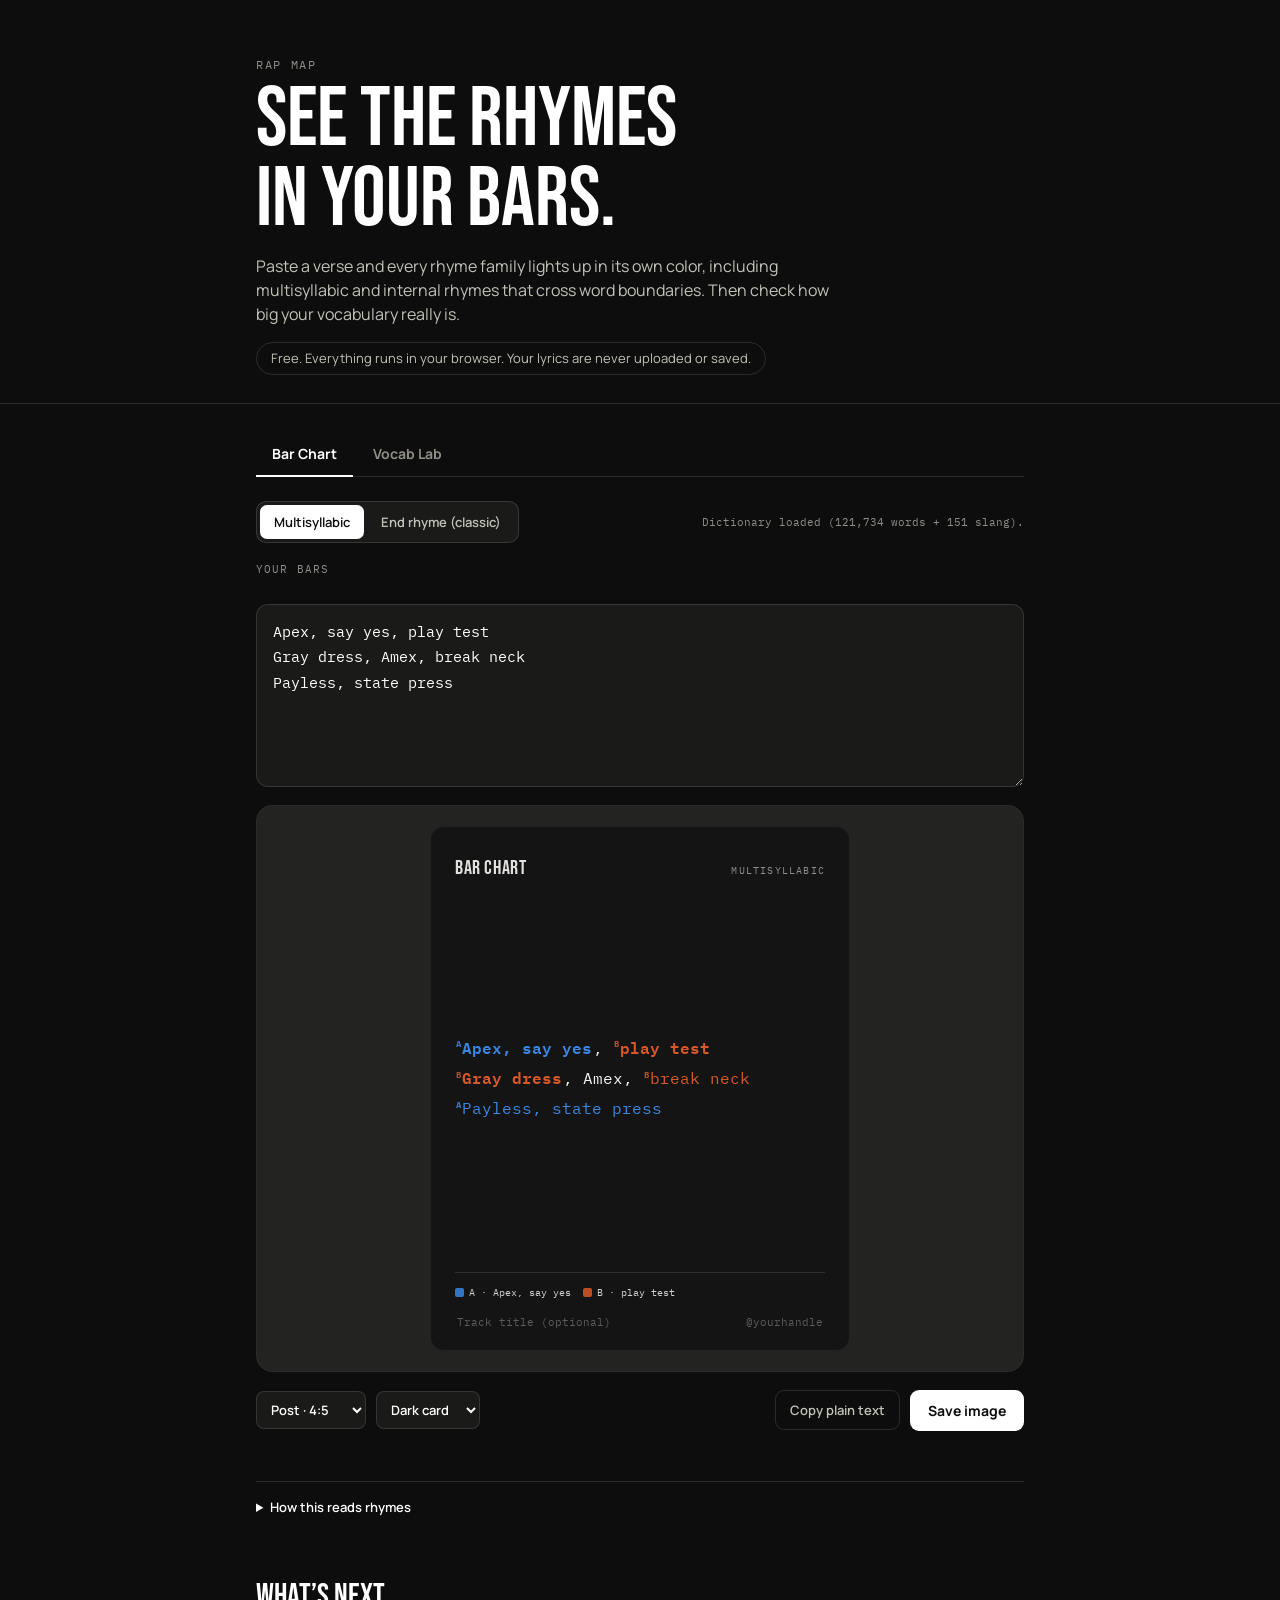
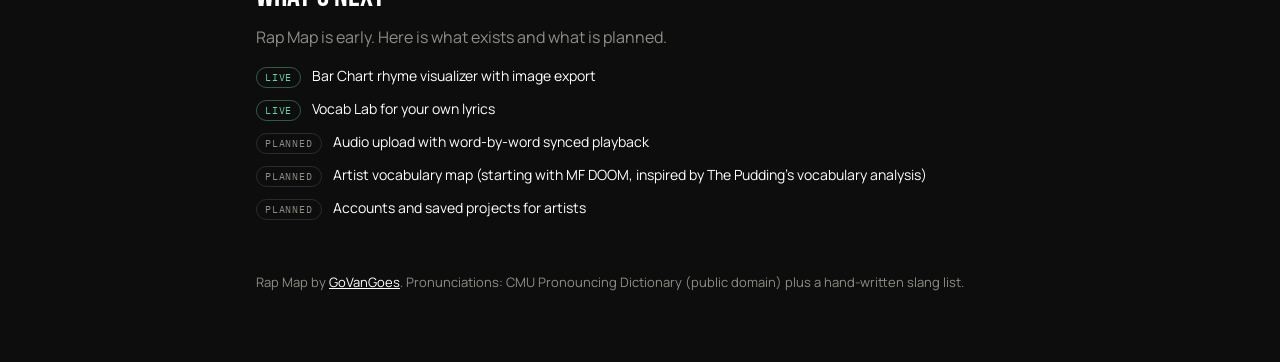
==== commit 3f450442: "fix: clean caption fields in exported image; explain slang list on the page Co-Authored-By: Claude S" ====
--- a/index.html
+++ b/index.html
@@ -87,8 +87,11 @@
         <p>
           Every word is broken into syllables and each syllable&rsquo;s vowel sound is looked up in the
           CMU Pronouncing Dictionary, the public-domain pronunciation list used in speech research.
-          Slang, ad-libs, and made-up words that aren&rsquo;t in it fall back to a spelling-based guess,
-          so check those by ear.
+          Slang isn&rsquo;t in a standard dictionary, so common rap and spoken-English words
+          (<code>finna</code>, <code>bruh</code>, <code>goated</code>) come from a hand-written list,
+          and endings like <code>-in&rsquo;</code> and <code>-a</code> for <code>-er</code> follow dialect rules.
+          That list is still short and growing. Anything else that isn&rsquo;t covered falls back to a
+          spelling-based guess, so check those by ear.
         </p>
         <p>
           <strong>Multisyllabic</strong> mode slides a window of 2&ndash;4 syllables across each line and
@@ -145,7 +148,7 @@
   </section>
 
   <footer class="wrap foot">
-    <p>Rap Map by <a href="https://www.govangoes.com">GoVanGoes</a>. Pronunciations: CMU Pronouncing Dictionary (public domain).</p>
+    <p>Rap Map by <a href="https://www.govangoes.com">GoVanGoes</a>. Pronunciations: CMU Pronouncing Dictionary (public domain) plus a hand-written slang list.</p>
   </footer>
 
   <script type="module" src="assets/app.js"></script>
--- a/assets/styles.css
+++ b/assets/styles.css
@@ -143,7 +143,8 @@
   font-family: "IBM Plex Mono", monospace; font-size: 11px; width: 100%;
 }
 .card-caption input::placeholder { color: inherit; opacity: 0.45; }
-.card-caption .handle { text-align: right; }
+.card-caption span { font-family: "IBM Plex Mono", monospace; font-size: 11px; }
+.card-caption .handle { text-align: right; margin-left: auto; }
 
 select.ctl {
   font: 600 13px "Manrope", sans-serif; color: var(--ink); background: var(--surface);
